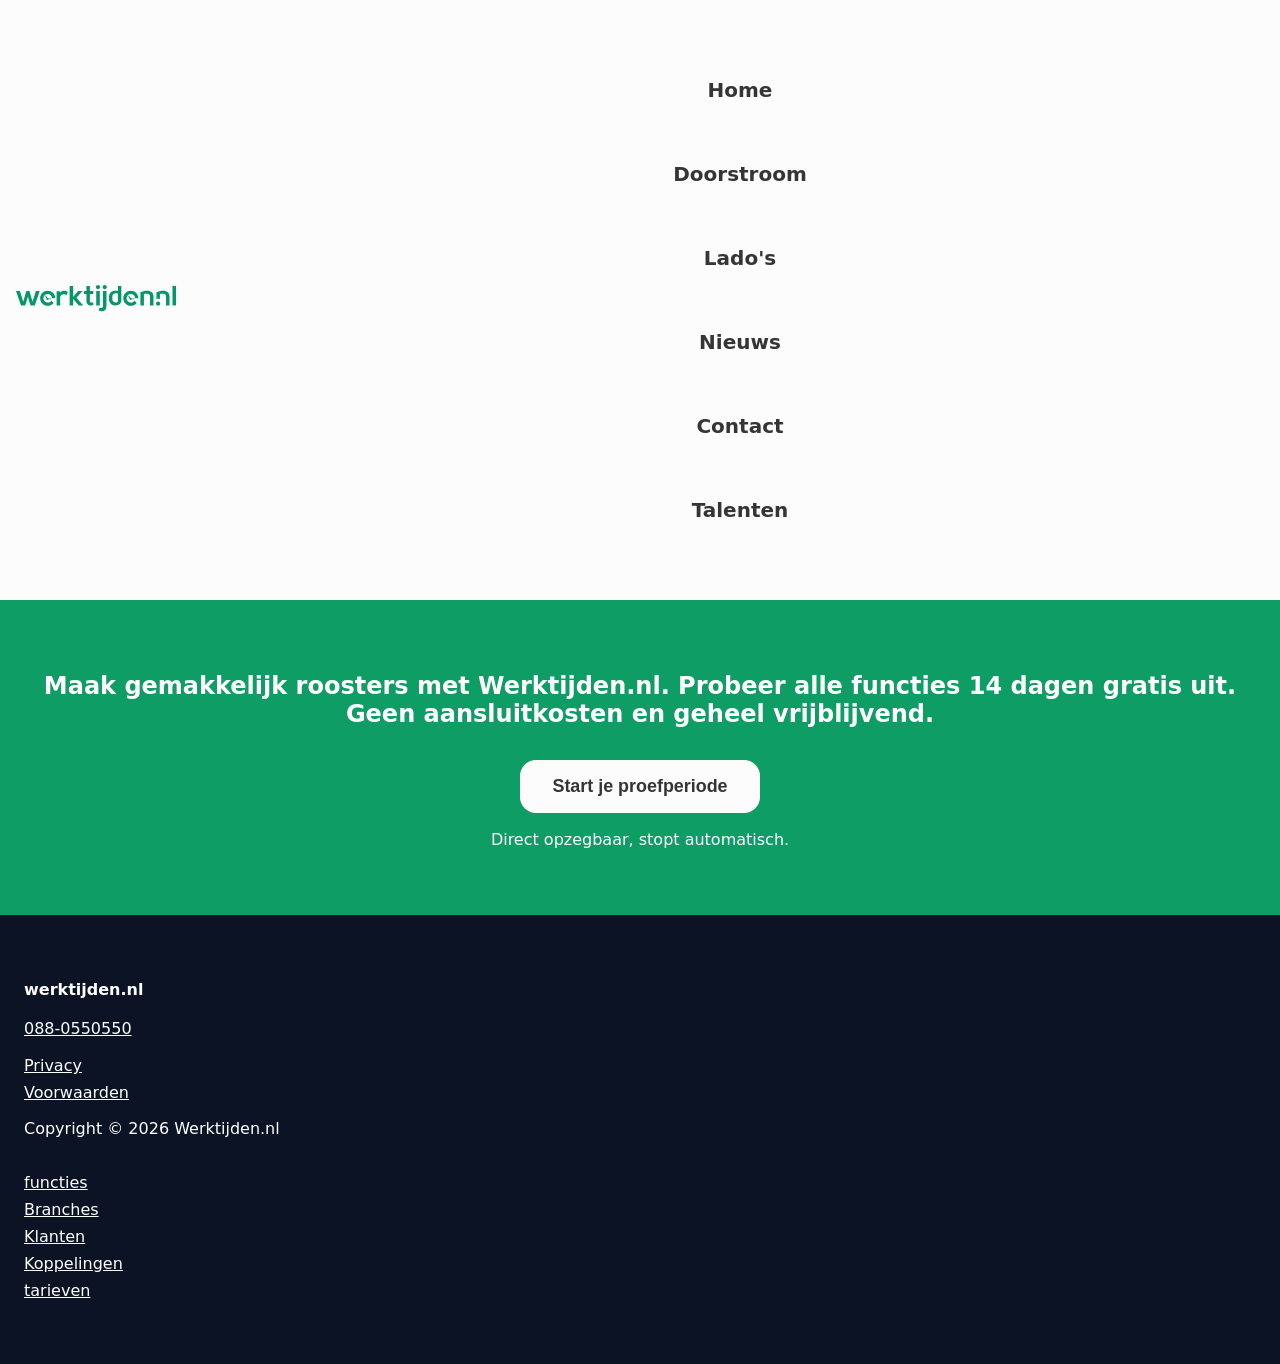
==== vacature.html @ 94aaf973 "website gefixed/ nav mega menu soort van af" ====
<!DOCTYPE html>
<html lang="nl">
<head>
  <meta charset="UTF-8" >
  <meta name="viewport" content="width=device-width, initial-scale=1" >
  <link rel="stylesheet" href="stylesheet.css">
  <link rel="stylesheet" href="detail.css">
  <script defer src="detail.js"></script> 
  <title>Werken bij werktijden.nl</title>
</head>

<body>

<header class="site-header">
  <a href="/" class="logo">
    <img src="assets/werktijden-logo.svg" alt="werktijden.nl logo">
  </a>
   <nav id="Hoofdmenu">
        <ul>
            <li><a href="home.html">Home</a></li>
            <li><a href="Doorstroom.html">Doorstroom</a></li>
            <li><a href="Lado-en-AD-profielen.html">Lado's</a></li>
            <li><a href="nieuws.html">Nieuws</a></li>
            <li><a href="" >Contact</a></li>
            <li><a href="index.html">Talenten </a></li>
        </ul>
    </nav>
  <button id="menu-button" class="menu-toggle">☰</button>

  <div id="mobile-nav-box">
  <button id="close-menu" class="close-btn">✕</button>
  <ul>
   <li><a href="https://werktijden.nl/functies">Functies</a></li>
            <li><a href="https://werktijden.nl/branches">Branches</a></li>
            <li><a href="https://werktijden.nl/klanten">Klanten</a></li>
            <li><a href="https://werktijden.nl/koppelingen">Koppelingen</a></li>
            <li><a href="https://werktijden.nl/tarieven" >Tarieven</a></li>
            <li><a href="https://werktijden.nl/contact">Contact </a></li>
  </ul>
</div>
</header>

<main>

  <!-- Intro -->
  


  
  <section class="aanmelding"> 
    <h3>Maak gemakkelijk roosters met Werktijden.nl. 
      Probeer alle functies 14 dagen gratis uit.
       Geen aansluitkosten en geheel vrijblijvend.</h3> 
       <button class="proef" type="button"> Start je proefperiode </button> 
       <p> Direct opzegbaar, stopt automatisch. </p> 
      </section>

  <!-- CTA -->
  <footer> 
   <section aria-label="Bedrijfsinformatie">
    <p> <strong>werktijden.nl</strong> </p> 
      <p> <a href="tel:0880550550">088-0550550</a> </p> 
     <nav aria-label="Footer navigatie"> 
       <ul> 
         <li> <a href="/privacy">Privacy</a> </li> 
          <li> <a href="/voorwaarden">Voorwaarden</a> </li> 
       </ul> 
     </nav> 
          <p> Copyright © 2026 Werktijden.nl </p>
           <ul> <li><a href="/">functies</a></li> 
              <li><a href="Doorstroom.html">Branches</a></li> 
                <li><a href="Lado-en-AD-profielen.html">Klanten</a></li>
                 <li><a href="nieuws.html">Koppelingen</a></li>
                   <li><a href="" >tarieven</a></li> </ul> 
                 </section> 
              
</footer> 
</main>

</body>
</html>
---- stylesheet.css ----
body {
  margin: 0;
  font-family: var(--font-family);
  color: #0f172a;
}

:root{
/* Colors */
    --primary-color: hsl(142.13, 76.22%, 36.27%);
    --accent-color-urgent: hsl(0, 70%, 35.29%);
    --accent-lighter-color-urgent: hsl(0, 93.33%, 94.12%);
     --accent-color-nieuw: hsl(163.15, 88.12%, 19.8%);
    --accent-lighter-color-nieuw: hsl(149.27, 80.39%, 90%);
    --white-color: hsl(0 0% 99%);
    --black-color: hsl(0 1% 21%);


    /* Line height */
    --line-height-heading: 1.2;
    --line-height-text: 1.4;

    /* Button */
    --button-size: 10px 25px;
    --border-radius: 5px;
    --font-size-button: 0.9rem;

    /* Typographie */
    --font-weight-standard: 400;
    --font-weight-heading: 700;
    --font-family: system-ui, sans-serif;

    --font-size-badge: 0.75rem;
    --font-size-s: 1rem;
    --font-size-m: 1.12rem;
    --font-size-l: 1.25rem;

    --font-size-heading-xs: 1.3rem;
    --font-size-heading-s: 1.5rem;
    --font-size-heading-m: 2rem;
    --font-size-heading-l: 2.5rem;
  }
.Kleur figure:nth-of-type(1) code {
  background-color: var(--primary-color);

   border: 1px var(--black-color);
 
}
  .proef{
  background-color: var(--white-color);
  color: var(--black-color);
  border: none;
  padding: 1rem 2rem;
  border-radius: 1rem;
  font-size: var(--font-size-m);
  font-weight: var(--font-weight-heading);
}

.gratis {
    display: flex;
    text-align: center;
    flex-direction: row;
    align-self:auto ;
    background: var(--primary-color);
    color: white;
    padding: 0.75rem;
    border-radius: 1em;
    font-weight: 600;
    text-decoration-line: none;
   }

    .cta {
  display: block;
  text-align: center;
  background: #4f8f6b;
  color: white;
  padding: 0.75rem;
  border-radius: 999px;
  font-weight: 600;
  text-decoration-line: none;
}

.inlog{
  background-color: var(--white-color);
  color: var(--black-color);
  border: solid;
  border-width: thin;
  display: flex;
  
  
  
  padding: 1rem 1rem;
  border-radius: 1rem;
  font-size: var(--font-size-m);
  font-weight: var(--font-weight-heading);
}

.tags {
  display: flex;
  flex-wrap: wrap;
  gap: 0.5rem;
  list-style: none;
  padding: 0;
  margin: 1rem 0 1.5rem;
}

.tags li {
  background: #e0e3f3;
  padding: 0.4rem 0.75rem;
  border-radius: 999px;
  font-size: 0.85rem;
}

  /* ===== Mega menu ===== */

 /* =========================
   WERKTIJDEN MEGA MENU
   Desktop only
========================= */
  .wt-navbar {
    display: flex;
    gap: 4.5rem;
    list-style: none;
    padding: 0;
    margin: 0;
  }

  .wt-navbar > li {
    position: relative;
  }

  .wt-navbar a {
    padding: 30px 12px;
    display: block;
    font-weight: bold;
    color: var(--black-color);
    text-decoration: none;
  }

  /* ===== Mega menu ===== */

 .wt-submenu{
  position: absolute;
  top: 100%;
  left: 0%;
  width: 100vw;
  max-width: 1200px;
  margin-left: calc(-10vw + 50%);
  background: white;
  padding: 32px 48px;
  
display: grid;
grid-template-columns: repeat(4, 1fr);
grid-template-rows: repeat(2, 1fr);
grid-column-gap: 0px;
grid-row-gap: 0px;
  gap: 24px;

  opacity: 0;
  visibility: hidden;
  pointer-events: none;
  transition: opacity 0.25s ease, transform 0.25s ease;
  transform: translateY(10px);
  z-index: 999;
}

.wt-dropdown:hover .wt-submenu {
  opacity: 1;
  visibility: visible;
  pointer-events: auto;
  transform: translateY(0);
}
  
  .wt-dropdown {
  position: static; /* of gewoon verwijderen */
}

  
  /* ===== Feature cards ===== */

  .wt-feature-card {
    display: flex;
    justify-content: center;
    gap: 10px;
    padding: 1em;
    border-radius: 14px;
    text-decoration: none;
    color: #111;
    transition: background 0.2s ease;
    border-style:thin;
  }

  .wt-feature-card:hover {
    background-color: grey;
  }

  .wt-icon {
    width: 40px;
    height: 40px;
    border-radius: 50%;
    background: #fff;
    display: flex;
    align-items: center;
    justify-content: center;
    box-shadow: 0 1px 4px rgba(0, 0, 0, 0.08);
    font-size: 20px;
  }

  .wt-text h3 {
    margin: 0 0 4px;
    font-size: 16px;
  }

  .wt-text p {
    margin: 0;
    font-size: 14px;
    color: #555;
  }
---- detail.css ----
/* ===== Base ===== */

* {
  box-sizing: border-box;
}

body {
  margin: 0;
  font-family: system-ui, sans-serif;
  color: #0f172a;
}

h1 span {
  color: var(--primary-color);
}
p {
  justify-content: center;
  line-height: var(--line-height-text);
  line-break: auto;
}

/* ===== Header + Navigatie ===== */

.site-header {
  display: flex;
  position:relative;
  justify-content: space-between;
  align-items: center;
  padding: 1rem;
  top: 0px;
  background-color: var(--white-color);

  @media (min-width: 1024px) {
    width: 100%;
    justify-content: center;
  }
}

#Hoofdmenu {
  background-color: var(--white-color);
  flex-direction: column;
  padding: 1em;
  justify-content: center;
  border-radius: var(--border-radius);
  width: 100%;
  z-index: 10;
  display: none;
  z-index: 1000;

  @media (min-width: 1024px) {
    display: flex;
    flex-direction: column;
    justify-content: space-evenly;
    background: var(--white-color);
    width: 100%;
  }
}

#Hoofdmenu .wt-navbar{
  list-style: none;
  display: flex;
  flex-direction: column;
  display: none;

  @media (min-width: 700px) {
    display: flex;
    flex-direction: row;
    justify-content: left;
    gap: 4.5rem;
  }
}

#Hoofdmenu li {
  list-style: none;
  display: flex;
  justify-content: center;
  position: relative;
}

#Hoofdmenu li a {
  display: block;
  padding: 30px;
}

#Hoofdmenu li a:hover {
  color: var(--primary-color);
}

#Hoofdmenu a {
  text-decoration: none;
  color: var(--black-color);
  font-weight: bold;
  text-align: center;
  padding: 8px 0;
  display: block;
  border-radius: var(--border-radius);
  font-size: var(--font-size-l);
}

#Hoofdmenu a:hover {
  background: var(--white-color) 0.2;
}

#mobile-nav-box {
  margin: 0;
  position: absolute;
  top: 0; /* Off-screen */
  width: 100%;
  height: 100vh;
  background-color: var(--primary-color);
  color: var(--white-color);
  padding: 20px;
  box-shadow: -4px 0 30px rgba(0, 0, 0, 0.4);
  display: none;
  flex-direction: column;
  opacity: 0;
  transition: all 0.5s ease;
  transition-delay: 0.5s;
}

#mobile-nav-box.open {
  /* Slide in */
  opacity: 1;
  right: 0;
  display: flex;
  z-index: 999;

  @media (min-width: 700px) {
    width: 50%;
    opacity: 1;
    right: 0;
    display: flex;
    z-index: 999;
  }
}
.close-btn {
  left: 30%;
  background: none;
  color: var(--white-color);
  border: none;
  font-size: 2.2rem;
  align-self: flex-end;
  cursor: pointer;
  z-index: 9999;

  @media (max-width: 760px) {
    left: 80vw;
  }
}

#mobile-nav-box ul {
  list-style: none;
  padding: 0;
  margin-top: 5px;
  display: flex;
  flex-direction: column;
}

#mobile-nav-box a {
  color: var(--white-color);
  font-size: 1.2rem;
  text-decoration: none;
  font-weight: bold;
}

.menu-toggle {
  display: block;
  background: none;
  border: none;
  font-size: 2rem;
  color: #244363;
  cursor: pointer;

  @media (min-width: 1024px) {
    display: none;
    max-width: 0%;
  }
}

/* ===== Intro ===== */

.intro {
  margin-top: 1px;
  max-width: 70%;
  margin-bottom: 15px;
  font-size: var(--font-size-l);
  justify-content: center;
  line-height: 1.4;
  margin-left: auto;
  margin-right: auto;

  @media (min-width: 768px) {
    max-width: 55%;
  }
}

#intro-h1 {
  @media (min-width: 768px) {
    font-size: clamp(1.8rem, 2.2vw + 1rem, 2.8rem) !important;
    align-self: center;
  }
}

/* ===== Vacatures ===== */

.accordion-wrapper {
  display: flex;
  flex-direction: row;
  gap: 1rem;
  width: min-content;
  margin: 0 auto;
  justify-content: center;
}

details {
  display: flex;
  flex-direction: row;

  background: transparent;
  color: white;

  height: 22rem;
  border-radius: 2rem;
  overflow: hidden;

  position: relative;
  z-index: 1;

  ::marker {
    content: "";
  }
}

summary img {
  position: absolute;
  filter: brightness(50%);
  top: 0;
  left: 0;
  width: 100%;
  height: 100%;
  object-fit: cover;
  z-index: -1;
  transition: filter 0.5s ease;
  background-color: grey;
}

/* Animate the image */
&[open] summary img {
  filter: brightness(50%);
}

summary {
  padding: 1rem 1em;
  width: 3rem;
  flex-shrink: 0; /* Prevent shrinking */

  @media (min-width: 768px) {
    width: 7rem;
  }
}

.vaca {
  display: flex;
  place-content: center;
  aspect-ratio: 1;
  font-size: 20px;
  padding: 0 7em 0 0;
  text-wrap: nowrap;
  transform: rotate(-0.25turn);
  font-weight: var(--font-weight-heading);

  @media (min-width: 768px) {
    padding: 1em 7em 0 0;
  }
}

.vacature-lijst {
  display: flex;
  gap: 3rem;
  list-style: none;
  padding: 1rem;
  margin: 0;
  overflow-x: auto;
  scroll-snap-type: x mandatory;
  scroll-snap-align: center;
  @media (min-width: 768px) {
    overflow: visible;
    justify-content: center;
  }
}

&:focus {
  outline: none;
}

.details-content-wrapper {
  padding: 1.5rem 1em;
  width: 300px;
}

&:hover,
&:has(summary:focus) {
  outline: 3px solid cadetblue;
  outline-offset: 3px;
}

.details-content-wrapper {
  /* We need margin-trim … */
  :first-child {
    margin-top: 0;
  }
  :last-child {
    margin-bottom: 0;
  }

  /* Animate-in the text when open */
  .tags,
  .badge,
  .cta {
    transform: translateY(2rem);
    opacity: 0;
    transition: all 0.5s ease;
    transition-delay: 0.5s;
  }

  [open] & .tags,
  .badge,
  .cta {
    transform: none;
    opacity: 1;
    transition-delay: 0.5s;
  }
}

/* .vacature {
  min-width: 85%;
  scroll-snap-align: center;
   @media (min-width: 768px) {
   min-width: 280px;
  }
}

.kaart {
  background: #f5f6fa;
  border-radius: 1.25rem;
  padding: 1.75rem;
  box-shadow: 0 8px 20px rgba(0,0,0,0.08);
  
} */

/* Badge */
.badge {
  display: inline-block;
  background: var(--accent-lighter-color-nieuw);
  color: var(--accent-color-nieuw);
  padding: 0.3rem 0.8rem;
  border-radius: 999px;
  font-size: var(--font-size-badge);
  font-weight: 600;
}

.badge.urgent {
  background: #fee2e2;
  color: var(--accent-color-urgent);
}

/* Tags */
.tags {
  display: flex;
  flex-wrap: wrap;
  gap: 0.5rem;
  list-style: none;
  padding: 0;
  margin: 1rem 0 1.5rem;
}

.tags li {
  background: #8e8f9a;
  padding: 0.4rem 0.75rem;
  border-radius: 999px;
  font-size: 0.85rem;
}

/* ===== CTA blok ===== */

.verhaal {
  margin-top: 1px;
  max-width: 70%;
  margin-bottom: 15px;
  font-size: var(--font-size-l);
  justify-content: center;
  line-height: 1.4;
  margin-left: auto;
  margin-right: auto;

  @media (min-width: 768px) {
    max-width: 55%;
  }
}
.aanmelding {
  background-color: #0f9d66;
  color: #ffffff;
  padding: 3rem 1.5rem;
  text-align: center;
}

.aanmelding h3 {
  font-size: var(--font-size-heading-s);
  margin-bottom: 2rem;
}

.aanmelding p {
  margin-top: 1rem;
  font-size: var(--font-size-s);
}

/* ===== Footer ===== */

footer {
  background-color: #0b1324;
  color: #ffffff;
  padding: 3rem 1.5rem;
  width: 100%;
}

footer a {
  color: #ffffff;
}

footer nav ul {
  list-style: none;
  padding: 0;
  margin: 1rem 0;
}

footer nav li {
  margin-bottom: 0.5rem;
}

footer > section > ul {
  list-style: none;
  padding: 0;
  margin-top: 2rem;
}

footer > section > ul li {
  margin-bottom: 0.5rem;
}
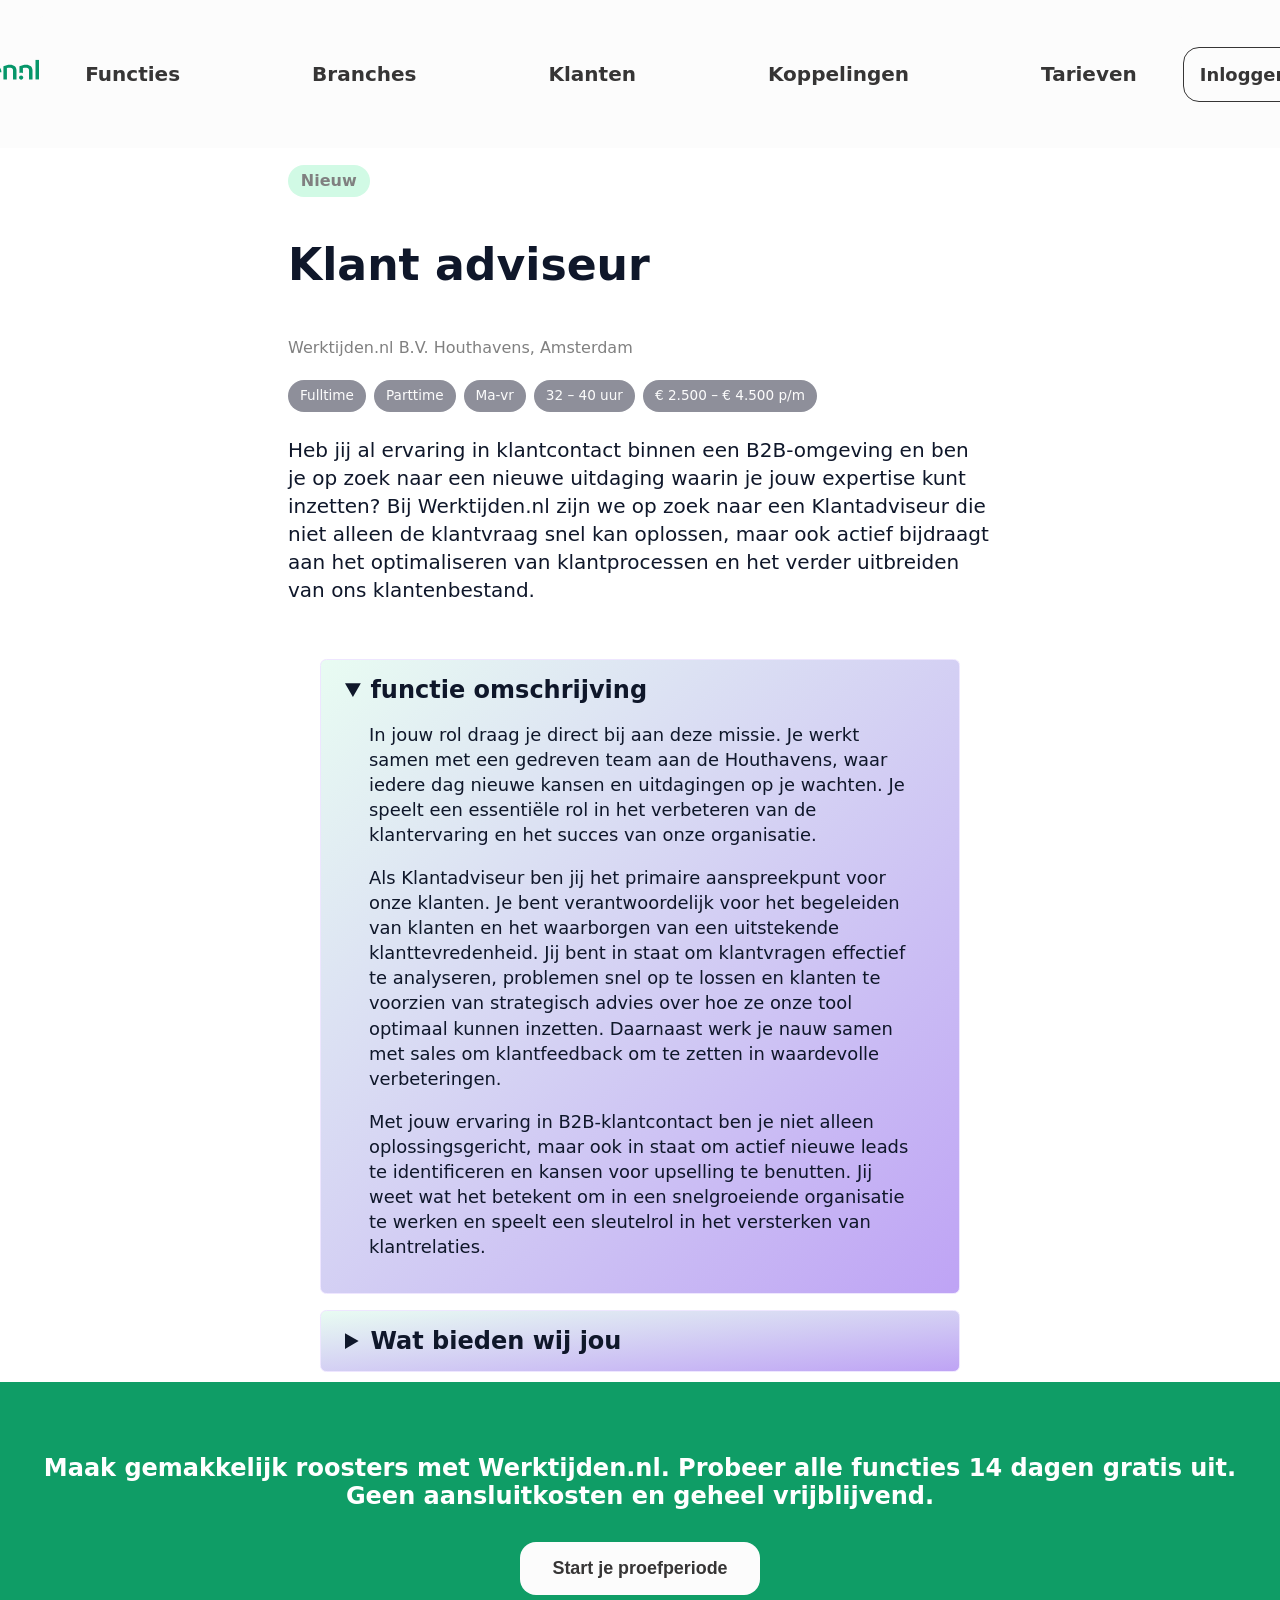
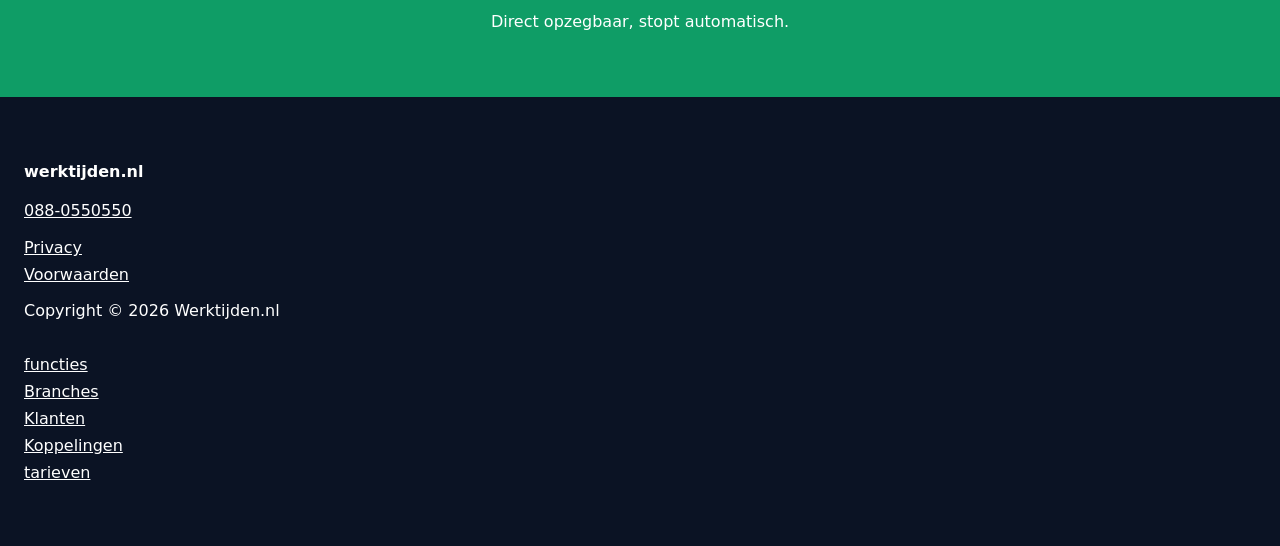
==== commit fe41297a: "Tweede vacature pagina" ====
--- a/vacature.html
+++ b/vacature.html
@@ -4,7 +4,7 @@
   <meta charset="UTF-8" >
   <meta name="viewport" content="width=device-width, initial-scale=1" >
   <link rel="stylesheet" href="stylesheet.css">
-  <link rel="stylesheet" href="detail.css">
+  <link rel="stylesheet" href="vacature.css">
   <script defer src="detail.js"></script> 
   <title>Werken bij werktijden.nl</title>
 </head>
@@ -12,38 +12,241 @@
 <body>
 
 <header class="site-header">
-  <a href="/" class="logo">
-    <img src="assets/werktijden-logo.svg" alt="werktijden.nl logo">
-  </a>
-   <nav id="Hoofdmenu">
-        <ul>
-            <li><a href="home.html">Home</a></li>
-            <li><a href="Doorstroom.html">Doorstroom</a></li>
-            <li><a href="Lado-en-AD-profielen.html">Lado's</a></li>
-            <li><a href="nieuws.html">Nieuws</a></li>
-            <li><a href="" >Contact</a></li>
-            <li><a href="index.html">Talenten </a></li>
-        </ul>
+    <a href="/" class="logo">
+      <img src="assets/werktijden-logo.svg" alt="werktijden.nl logo">
+    </a>
+    <nav id="Hoofdmenu">
+      <ul class="wt-navbar">
+
+        <li class="wt-dropdown">
+          <a href="https://werktijden.nl/functies" class="menulink">Functies</a>
+
+          <ul class="wt-submenu">
+            <li>
+              <a href="#" class="wt-feature-card">
+                <div class="wt-icon">⏱️</div>
+                <div class="wt-text">
+                  <h3>Personeelsplanning</h3>
+                  <p>Overzichtelijk plannen en altijd actueel</p>
+                </div>
+              </a>
+            </li>
+
+            <li>
+              <a href="#" class="wt-feature-card">
+                <div class="wt-icon">💼</div>
+                <div class="wt-text">
+                  <h3>Verlofregistratie</h3>
+                  <p>Bekijk en beheer verlofaanvragen</p>
+                </div>
+              </a>
+            </li>
+
+            <li>
+              <a href="#" class="wt-feature-card">
+                <div class="wt-icon">📝</div>
+                <div class="wt-text">
+                  <h3>Urenregistratie</h3>
+                  <p>Registreer uren accuraat en zonder gedoe</p>
+                </div>
+              </a>
+            </li>
+
+            <li>
+              <a href="#" class="wt-feature-card">
+                <div class="wt-icon">📌</div>
+                <div class="wt-text">
+                  <h3>Prikklok</h3>
+                  <p>Automatisch urenregistratie met makkelijk in / uitklokken</p>
+                </div>
+              </a>
+            </li>
+
+            <li>
+              <a href="#" class="wt-feature-card">
+                <div class="wt-icon">📅</div>
+                <div class="wt-text">
+                  <h3>Rooster maken</h3>
+                  <p>Eenvoudig een rooster maken</p>
+                </div>
+              </a>
+            </li>
+
+            <li>
+              <a href="#" class="wt-feature-card">
+                <span class="wt-icon">📱</span>
+                <div class="wt-text">
+                  <h3>Mobiele app</h3>
+                  <p>De mobiele app voor mederwerkers en managers</p>
+                </div>
+              </a>
+            </li>
+            <li>
+              <a href="#" class="wt-feature-card">
+                <span class="wt-icon">📩</span>
+                <div class="wt-text">
+                  <h3>Evenementen planning</h3>
+                  <p>Plan eenvoudig jou evenementen op een plek</p>
+                </div>
+              </a>
+            </li>
+            <li>
+              <a href="#" class="wt-feature-card">
+                <span class="wt-icon">❤️</span>
+                <div class="wt-text">
+                  <h3>Verzuim registratie</h3>
+                  <p>houd verzuim bij zonder gedoe </p>
+                </div>
+              </a>
+            </li>
+
+          </ul>
+        </li>
+
+        <li class="wt-dropdown">
+          <a href="https://werktijden.nl/branches" class="menulink">Branches</a>
+           <ul class="wt-submenu">
+            <li>
+              <a href="#" class="wt-feature-card">
+                <span class="wt-icon">⏱️</span>
+                <div class="wt-text">
+                  <h3>Horeca en hospitality</h3>
+                  <p>Coordineer afdelingen binnen een restaurant of hotel</p>
+                </div>
+              </a>
+            </li>
+
+            <li>
+              <a href="#" class="wt-feature-card">
+                <span class="wt-icon">💼</span>
+                <div class="wt-text">
+                  <h3>Winkel, retail en detailhandel</h3>
+                  <p>Beschikbaarheid van je winkel altijd inzichtelijk</p>
+                </div>
+              </a>
+            </li>
+
+            <li>
+              <a href="#" class="wt-feature-card">
+                <span class="wt-icon">📝</span>
+                <div class="wt-text">
+                  <h3>Productie</h3>
+                  <p>Grip op de urenregistratie van je productiebedrijf</p>
+                </div>
+              </a>
+            </li>
+
+            <li>
+              <a href="#" class="wt-feature-card">
+                <span class="wt-icon">📌</span>
+                <div class="wt-text">
+                  <h3>Recreatie</h3>
+                  <p>Personeelsplanning voor de recreatiesector</p>
+                </div>
+              </a>
+            </li>
+
+            <li>
+              <a href="#" class="wt-feature-card">
+                <div class="wt-icon">⏱️</div>
+                <div class="wt-text">
+                  <h3>Transport en warehousing</h3>
+                  <p>Registreer uren van verschillende locaties</p>
+                </div>
+              </a>
+            </li>
+
+            <li>
+              <a href="#" class="wt-feature-card">
+                <div class="wt-icon">⏱️</div>
+                <div class="wt-text">
+                  <h3>zorg en gezondheid</h3>
+                  <p>Altijd genoeg zorgprofessionals op locatie</p>
+                </div>
+              </a>
+            </li>
+            
+
+          </ul>
+        </li>
+        
+        <li><a href="https://werktijden.nl/klanten">Klanten</a></li>
+        <li><a href="https://werktijden.nl/koppelingen">Koppelingen</a></li>
+        <li><a href="https://werktijden.nl/tarieven">Tarieven</a></li>
+
+      </ul>
     </nav>
-  <button id="menu-button" class="menu-toggle">☰</button>
-
-  <div id="mobile-nav-box">
-  <button id="close-menu" class="close-btn">✕</button>
-  <ul>
-   <li><a href="https://werktijden.nl/functies">Functies</a></li>
-            <li><a href="https://werktijden.nl/branches">Branches</a></li>
-            <li><a href="https://werktijden.nl/klanten">Klanten</a></li>
-            <li><a href="https://werktijden.nl/koppelingen">Koppelingen</a></li>
-            <li><a href="https://werktijden.nl/tarieven" >Tarieven</a></li>
-            <li><a href="https://werktijden.nl/contact">Contact </a></li>
-  </ul>
-</div>
-</header>
+
+    <a class="inlog" type="button"> Inloggen</a>
+    <a href="#" class="gratis">Probeer gratis</a>
+
+    <button id="menu-button" class="menu-toggle">☰</button>
+
+    <div id="mobile-nav-box">
+      <button id="close-menu" class="close-btn">✕</button>
+      <ul>
+        <li><a href="https://werktijden.nl/functies">Functies</a></li>
+        <li><a href="https://werktijden.nl/branches">Branches</a></li>
+        <li><a href="https://werktijden.nl/klanten">Klanten</a></li>
+        <li><a href="https://werktijden.nl/koppelingen">Koppelingen</a></li>
+        <li><a href="https://werktijden.nl/tarieven">Tarieven</a></li>
+        <li><a href="https://werktijden.nl/contact">Contact </a></li>
+      </ul>
+    </div>
+  </header>
 
 <main>
 
   <!-- Intro -->
-  
+
+  <section class="intro">
+    <span class="badge">Nieuw</span>
+      <h1>Klant adviseur</h1>
+      <p><span>Werktijden.nl B.V. Houthavens, Amsterdam </span></p>
+      <ul class="tags">
+                <li>Fulltime</li>
+                <li>Parttime</li>
+                <li>Ma-vr</li>
+                <li>32 – 40 uur</li>
+                <li>€ 2.500 – € 4.500 p/m</li>
+      </ul>
+         <p>
+        Heb jij al ervaring in klantcontact binnen een B2B-omgeving en ben je op zoek naar een nieuwe uitdaging waarin je jouw expertise kunt inzetten?
+         Bij Werktijden.nl zijn we op zoek naar een Klantadviseur die niet alleen de klantvraag snel kan oplossen,
+         maar ook actief bijdraagt aan het optimaliseren van klantprocessen en het verder uitbreiden van ons klantenbestand.
+      </p>
+    </section>
+
+
+     <!-- ==== Verdere informatie ==== -->
+
+
+     <br>
+    <details open>
+  <summary> 
+    functie omschrijving 
+  </summary>
+  <div class="detail-content">
+    <p>In jouw rol draag je direct bij aan deze missie. Je werkt samen met een gedreven team aan de Houthavens, waar iedere dag nieuwe kansen en uitdagingen op je wachten. Je speelt een essentiële rol in het verbeteren van de klantervaring en het succes van onze organisatie. </p>
+    
+    <p>Als Klantadviseur ben jij het primaire aanspreekpunt voor onze klanten. Je bent verantwoordelijk voor het begeleiden van klanten en het waarborgen van een uitstekende klanttevredenheid. Jij bent in staat om klantvragen effectief te analyseren, problemen snel op te lossen en klanten te voorzien van strategisch advies over hoe ze onze tool optimaal kunnen inzetten. Daarnaast werk je nauw samen met sales om klantfeedback om te zetten in waardevolle verbeteringen. </p>
+    
+    <p>Met jouw ervaring in B2B-klantcontact ben je niet alleen oplossingsgericht, maar ook in staat om actief nieuwe leads te identificeren en kansen voor upselling te benutten. Jij weet wat het betekent om in een snelgroeiende organisatie te werken en speelt een sleutelrol in het versterken van klantrelaties. </p>
+  </div>
+</details>
+
+<details>
+  <summary>
+    Wat bieden wij jou
+  </summary>
+  <div class="detail-content">
+    <p>In jouw rol draag je direct bij aan deze missie. Je werkt samen met een gedreven team aan de Houthavens, waar iedere dag nieuwe kansen en uitdagingen op je wachten. Je speelt een essentiële rol in het verbeteren van de klantervaring en het succes van onze organisatie. </p>
+    
+    <p>Als Klantadviseur ben jij het primaire aanspreekpunt voor onze klanten. Je bent verantwoordelijk voor het begeleiden van klanten en het waarborgen van een uitstekende klanttevredenheid. Jij bent in staat om klantvragen effectief te analyseren, problemen snel op te lossen en klanten te voorzien van strategisch advies over hoe ze onze tool optimaal kunnen inzetten. Daarnaast werk je nauw samen met sales om klantfeedback om te zetten in waardevolle verbeteringen. </p>
+    
+    <p>Met jouw ervaring in B2B-klantcontact ben je niet alleen oplossingsgericht, maar ook in staat om actief nieuwe leads te identificeren en kansen voor upselling te benutten. Jij weet wat het betekent om in een snelgroeiende organisatie te werken en speelt een sleutelrol in het versterken van klantrelaties. </p>
+  </div>
+</details>
 
 
   
@@ -55,7 +258,7 @@
        <p> Direct opzegbaar, stopt automatisch. </p> 
       </section>
 
-  <!-- CTA -->
+  <!-- ==== Footer ==== -->
   <footer> 
    <section aria-label="Bedrijfsinformatie">
     <p> <strong>werktijden.nl</strong> </p> 
--- a/vacature.css
+++ b/vacature.css
@@ -0,0 +1,348 @@
+/* ===== Base ===== */
+
+* {
+  box-sizing: border-box;
+}
+
+body {
+  margin: 0;
+  font-family: system-ui, sans-serif;
+  color: #0f172a;
+}
+
+h1 span {
+  color: var(--primary-color);
+}
+p {
+  justify-content: center;
+  line-height: var(--line-height-text);
+  line-break: auto;
+}
+
+/* ===== Header + Navigatie ===== */
+
+.site-header {
+  display: flex;
+  position:relative;
+  justify-content: space-between;
+  align-items: center;
+  padding: 1rem;
+  top: 0px;
+  background-color: var(--white-color);
+
+  @media (min-width: 1024px) {
+    width: 100%;
+    justify-content: center;
+  }
+}
+
+#Hoofdmenu {
+  background-color: var(--white-color);
+  flex-direction: column;
+  padding: 1em;
+  justify-content: center;
+  border-radius: var(--border-radius);
+  width: 100%;
+  z-index: 10;
+  display: none;
+  z-index: 1000;
+
+  @media (min-width: 1024px) {
+    display: flex;
+    flex-direction: column;
+    justify-content: space-evenly;
+    background: var(--white-color);
+    width: 100%;
+  }
+}
+
+#Hoofdmenu .wt-navbar{
+  list-style: none;
+  display: flex;
+  flex-direction: column;
+  display: none;
+
+  @media (min-width: 700px) {
+    display: flex;
+    flex-direction: row;
+    justify-content: left;
+    gap: 4.5rem;
+  }
+}
+
+#Hoofdmenu li {
+  list-style: none;
+  display: flex;
+  justify-content: center;
+  position: relative;
+}
+
+#Hoofdmenu li a {
+  display: block;
+  padding: 30px;
+}
+
+#Hoofdmenu li a:hover {
+  color: var(--primary-color);
+}
+
+#Hoofdmenu a {
+  text-decoration: none;
+  color: var(--black-color);
+  font-weight: bold;
+  text-align: center;
+  padding: 8px 0;
+  display: block;
+  border-radius: var(--border-radius);
+  font-size: var(--font-size-l);
+}
+
+#Hoofdmenu a:hover {
+  background: var(--white-color) 0.2;
+}
+
+#mobile-nav-box {
+  margin: 0;
+  position: absolute;
+  top: 0; /* Off-screen */
+  width: 100%;
+  height: 100vh;
+  background-color: var(--primary-color);
+  color: var(--white-color);
+  padding: 20px;
+  box-shadow: -4px 0 30px rgba(0, 0, 0, 0.4);
+  display: none;
+  flex-direction: column;
+  opacity: 0;
+  transition: all 0.5s ease;
+  transition-delay: 0.5s;
+}
+
+#mobile-nav-box.open {
+  /* Slide in */
+  opacity: 1;
+  right: 0;
+  display: flex;
+  z-index: 999;
+
+  @media (min-width: 700px) {
+    width: 50%;
+    opacity: 1;
+    right: 0;
+    display: flex;
+    z-index: 999;
+  }
+}
+.close-btn {
+  left: 30%;
+  background: none;
+  color: var(--white-color);
+  border: none;
+  font-size: 2.2rem;
+  align-self: flex-end;
+  cursor: pointer;
+  z-index: 9999;
+
+  @media (max-width: 760px) {
+    left: 80vw;
+  }
+}
+
+#mobile-nav-box ul {
+  list-style: none;
+  padding: 0;
+  margin-top: 5px;
+  display: flex;
+  flex-direction: column;
+}
+
+#mobile-nav-box a {
+  color: var(--white-color);
+  font-size: 1.2rem;
+  text-decoration: none;
+  font-weight: bold;
+}
+
+.menu-toggle {
+  display: block;
+  background: none;
+  border: none;
+  font-size: 2rem;
+  color: #244363;
+  cursor: pointer;
+
+  @media (min-width: 1024px) {
+    display: none;
+    max-width: 0%;
+  }
+}
+/* ==== Body ==== */
+
+.badge {
+  display: inline-block;
+  background: var(--accent-lighter-color-nieuw);
+  color: var(--accent-color-nieuw);
+  padding: 0.3rem 0.8rem;
+  border-radius: 999px;
+  font-size: var(--font-size-m);
+  font-weight: 600;
+  margin-top: 1em;
+}
+
+.intro {
+  margin-top: 1px;
+  max-width: 70%;
+  margin-bottom: 15px;
+  font-size: var(--font-size-l);
+  justify-content: center;
+  line-height: 1.4;
+  margin-left: auto;
+  margin-right: auto;
+
+  @media (min-width: 768px) {
+    max-width: 55%;
+  }
+}
+
+.intro h1 {
+  @media (min-width: 768px) {
+    font-size: clamp(1.8rem, 2.2vw + 1rem, 2.8rem) !important;
+    align-self: center;
+  }
+}
+
+.intro span{
+  font-size: var(--font-size-s);
+  color: gray;
+  top: 100%;
+}
+
+.intro p{
+  line-height: var(--line-height-text);
+}
+
+
+
+.tags {
+  display: flex;
+  flex-wrap: wrap;
+  gap: 0.5rem;
+  list-style: none;
+  padding: 0;
+  margin: 1rem 0 1.5rem;
+}
+
+.tags li {
+    color: var(--white-color);
+  background: #8e8f9a;
+  padding: 0.4rem 0.75rem;
+  border-radius: 999px;
+  font-size: 0.85rem;
+}
+
+details{
+  position:relative;
+  
+  max-inline-size:40rem;
+  padding: 1rem;
+  margin-block: 1rem 0;
+  margin-inline: auto;
+  background-image: linear-gradient(to top left, hsl(260deg 80% 80%) 0, hsl(150deg 76% 95%)
+  );
+    border: 1px solid hsl(260deg 100% 95%);
+  border-radius:0.4rem;
+  margin-bottom: 10px;
+}
+
+summary{
+  padding-inline:0.5rem;
+  font-size:var(--font-size-heading-s) ;
+  font-weight:var(--font-weight-heading);
+  cursor:pointer;
+}
+
+.detail-content{
+  margin-inline: 2rem;
+  line-height:1.4;
+  display:block;
+ 
+  transition-property:block-size;
+  transition-duration: 0.5s;
+  transition-behavior: allow-discrete;
+ }
+
+details[open] .details-content{
+  block-size:auto;
+  block-size: calc-size(auto, size);
+}
+
+.detail-content p{
+ line-height: var(--line-height-text);
+ font-size: var(--font-size-m);
+}
+
+
+/* ==== Verhaal ==== */
+
+.verhaal {
+  margin-top: 1px;
+  max-width: 70%;
+  margin-bottom: 15px;
+  font-size: var(--font-size-l);
+  justify-content: center;
+  line-height: 1.4;
+  margin-left: auto;
+  margin-right: auto;
+
+  @media (min-width: 768px) {
+    max-width: 55%;
+  }
+}
+.aanmelding {
+  background-color: #0f9d66;
+  color: #ffffff;
+  padding: 3rem 1.5rem;
+  text-align: center;
+}
+
+.aanmelding h3 {
+  font-size: var(--font-size-heading-s);
+  margin-bottom: 2rem;
+}
+
+.aanmelding p {
+  margin-top: 1rem;
+  font-size: var(--font-size-s);
+}
+
+/* ==== Footer ==== */
+footer {
+  background-color: #0b1324;
+  color: #ffffff;
+  padding: 3rem 1.5rem;
+  width: 100%;
+}
+
+footer a {
+  color: #ffffff;
+}
+
+footer nav ul {
+  list-style: none;
+  padding: 0;
+  margin: 1rem 0;
+}
+
+footer nav li {
+  margin-bottom: 0.5rem;
+}
+
+footer > section > ul {
+  list-style: none;
+  padding: 0;
+  margin-top: 2rem;
+}
+
+footer > section > ul li {
+  margin-bottom: 0.5rem;
+}
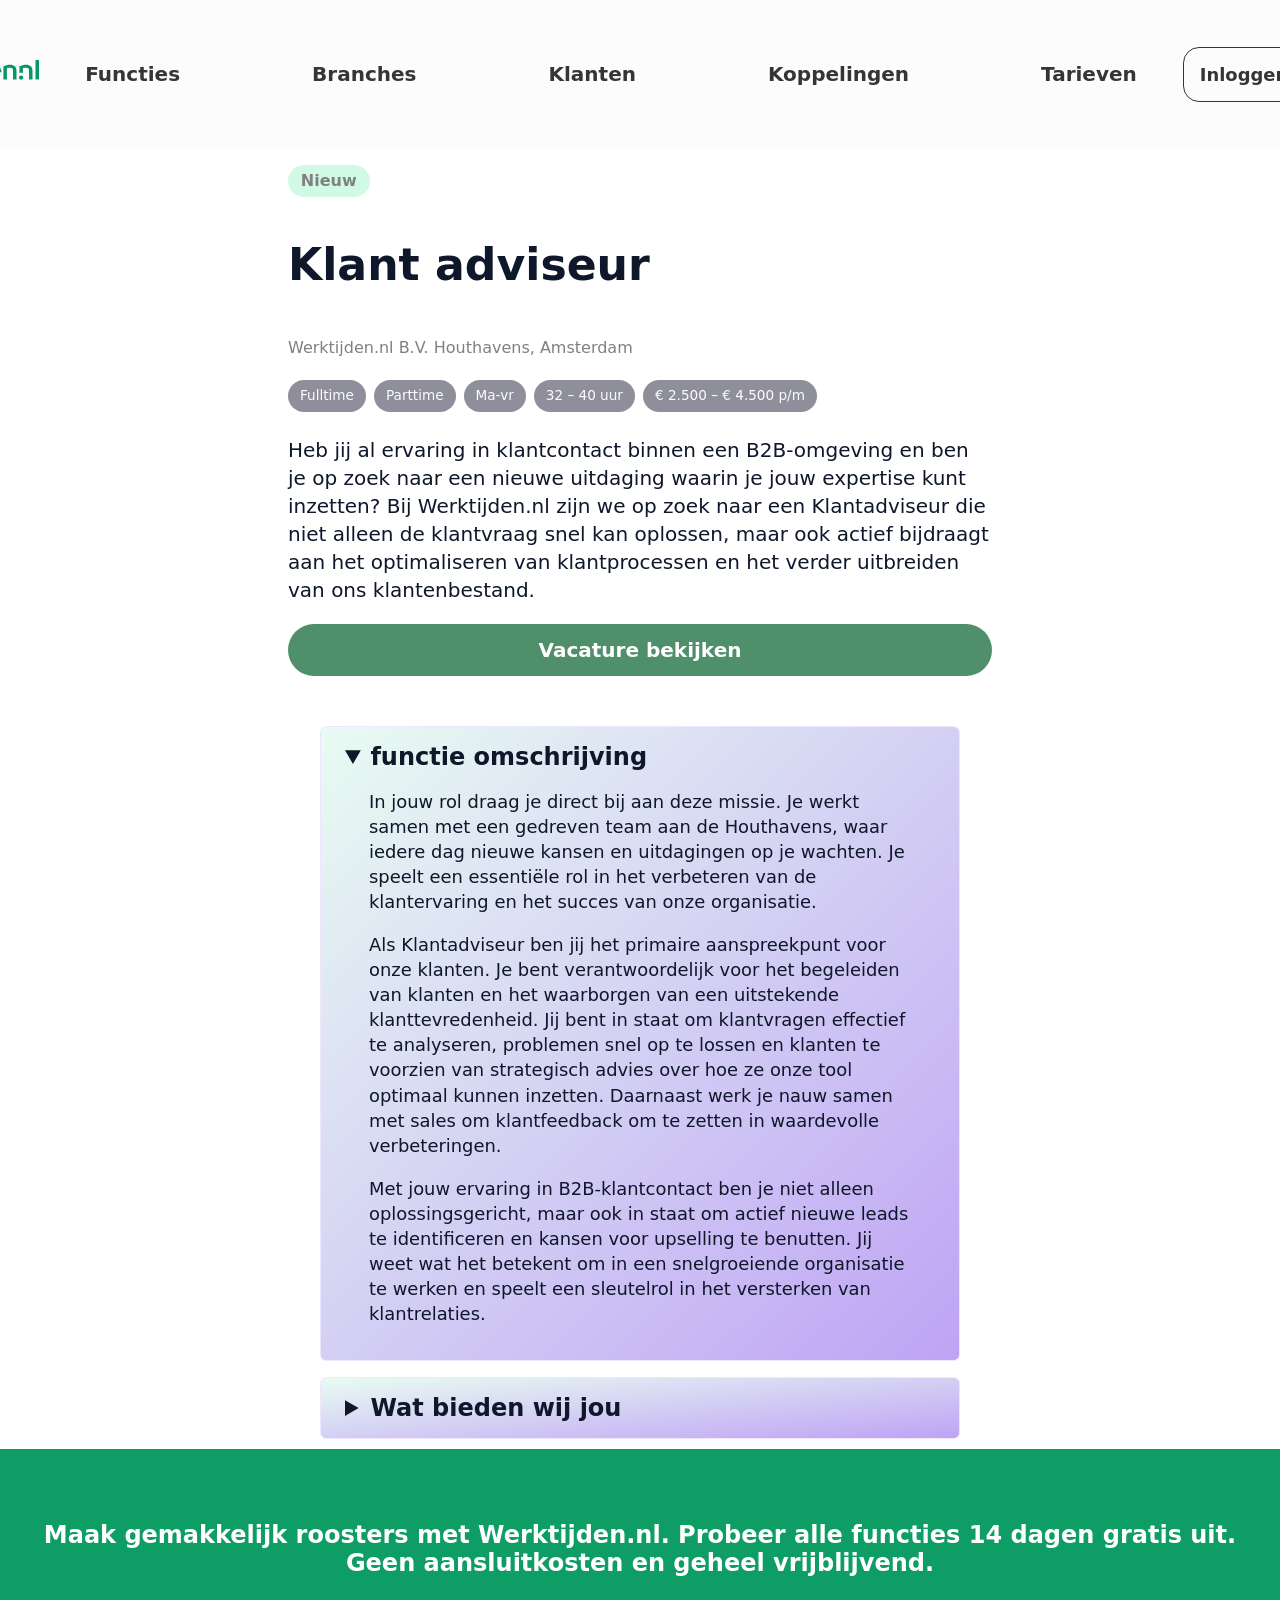
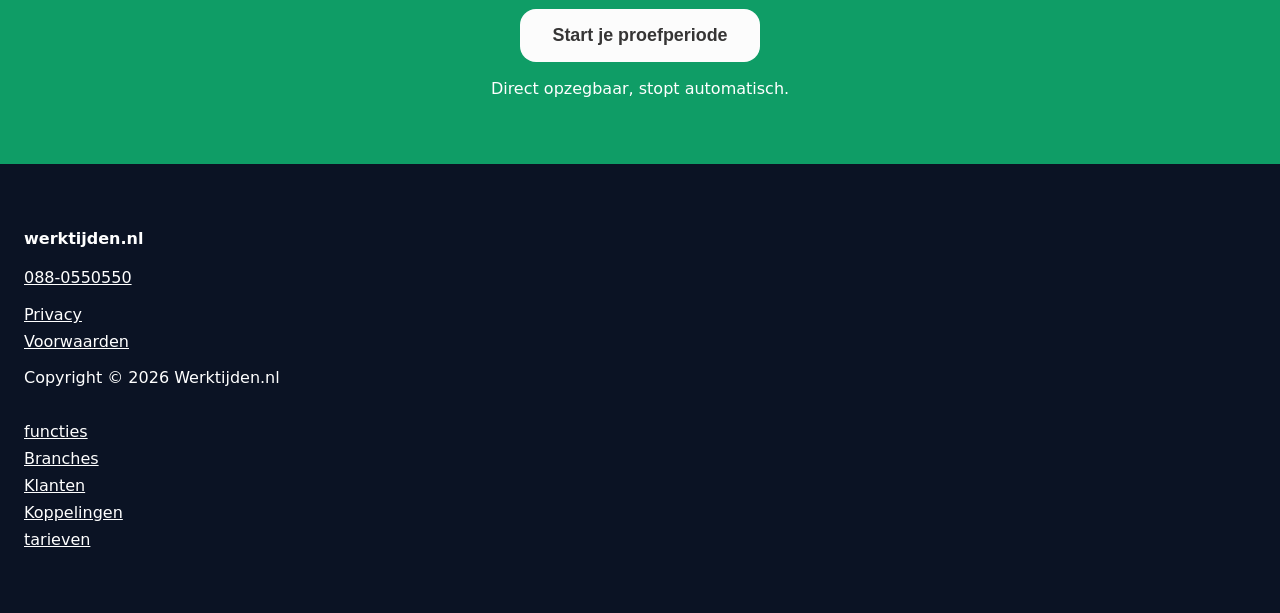
==== commit 110abde3: "keyboard only accessible" ====
--- a/vacature.html
+++ b/vacature.html
@@ -19,7 +19,7 @@
       <ul class="wt-navbar">
 
         <li class="wt-dropdown">
-          <a href="https://werktijden.nl/functies" class="menulink">Functies</a>
+          <a href="https://werktijden.nl/functies" class="menulink" tabindex="0">Functies</a>
 
           <ul class="wt-submenu">
             <li>
@@ -104,7 +104,7 @@
         </li>
 
         <li class="wt-dropdown">
-          <a href="https://werktijden.nl/branches" class="menulink">Branches</a>
+          <a href="https://werktijden.nl/branches" class="menulink" tabindex="0">Branches</a>
            <ul class="wt-submenu">
             <li>
               <a href="#" class="wt-feature-card">
@@ -170,27 +170,27 @@
           </ul>
         </li>
         
-        <li><a href="https://werktijden.nl/klanten">Klanten</a></li>
-        <li><a href="https://werktijden.nl/koppelingen">Koppelingen</a></li>
-        <li><a href="https://werktijden.nl/tarieven">Tarieven</a></li>
+        <li><a href="https://werktijden.nl/klanten" tabindex="0">Klanten</a></li>
+        <li><a href="https://werktijden.nl/koppelingen" tabindex="0">Koppelingen</a></li>
+        <li><a href="https://werktijden.nl/tarieven" tabindex="0">Tarieven</a></li>
 
       </ul>
     </nav>
 
-    <a class="inlog" type="button"> Inloggen</a>
-    <a href="#" class="gratis">Probeer gratis</a>
-
-    <button id="menu-button" class="menu-toggle">☰</button>
+    <a class="inlog" type="button" tabindex="0"> Inloggen</a>
+    <a href="#" class="gratis" tabindex="0">Probeer gratis</a>
+
+    <button id="menu-button" class="menu-toggle" tabindex="0">☰</button>
 
     <div id="mobile-nav-box">
-      <button id="close-menu" class="close-btn">✕</button>
+      <button id="close-menu" class="close-btn" tabindex="0">✕</button>
       <ul>
-        <li><a href="https://werktijden.nl/functies">Functies</a></li>
-        <li><a href="https://werktijden.nl/branches">Branches</a></li>
-        <li><a href="https://werktijden.nl/klanten">Klanten</a></li>
-        <li><a href="https://werktijden.nl/koppelingen">Koppelingen</a></li>
-        <li><a href="https://werktijden.nl/tarieven">Tarieven</a></li>
-        <li><a href="https://werktijden.nl/contact">Contact </a></li>
+        <li><a href="https://werktijden.nl/functies" tabindex="0">Functies</a></li>
+        <li><a href="https://werktijden.nl/branches" tabindex="0">Branches</a></li>
+        <li><a href="https://werktijden.nl/klanten" tabindex="0">Klanten</a></li>
+        <li><a href="https://werktijden.nl/koppelingen" tabindex="0">Koppelingen</a></li>
+        <li><a href="https://werktijden.nl/tarieven" tabindex="0">Tarieven</a></li>
+        <li><a href="https://werktijden.nl/contact" tabindex="0">Contact </a></li>
       </ul>
     </div>
   </header>
@@ -215,6 +215,7 @@
          Bij Werktijden.nl zijn we op zoek naar een Klantadviseur die niet alleen de klantvraag snel kan oplossen,
          maar ook actief bijdraagt aan het optimaliseren van klantprocessen en het verder uitbreiden van ons klantenbestand.
       </p>
+      <a href="#" class="cta" tabindex="0">Vacature bekijken</a>
     </section>
 
 
--- a/vacature.css
+++ b/vacature.css
@@ -221,6 +221,9 @@
   line-height: var(--line-height-text);
 }
 
+.cta:hover{
+   transform: translateY(-.5rem);
+}
 
 
 .tags {
